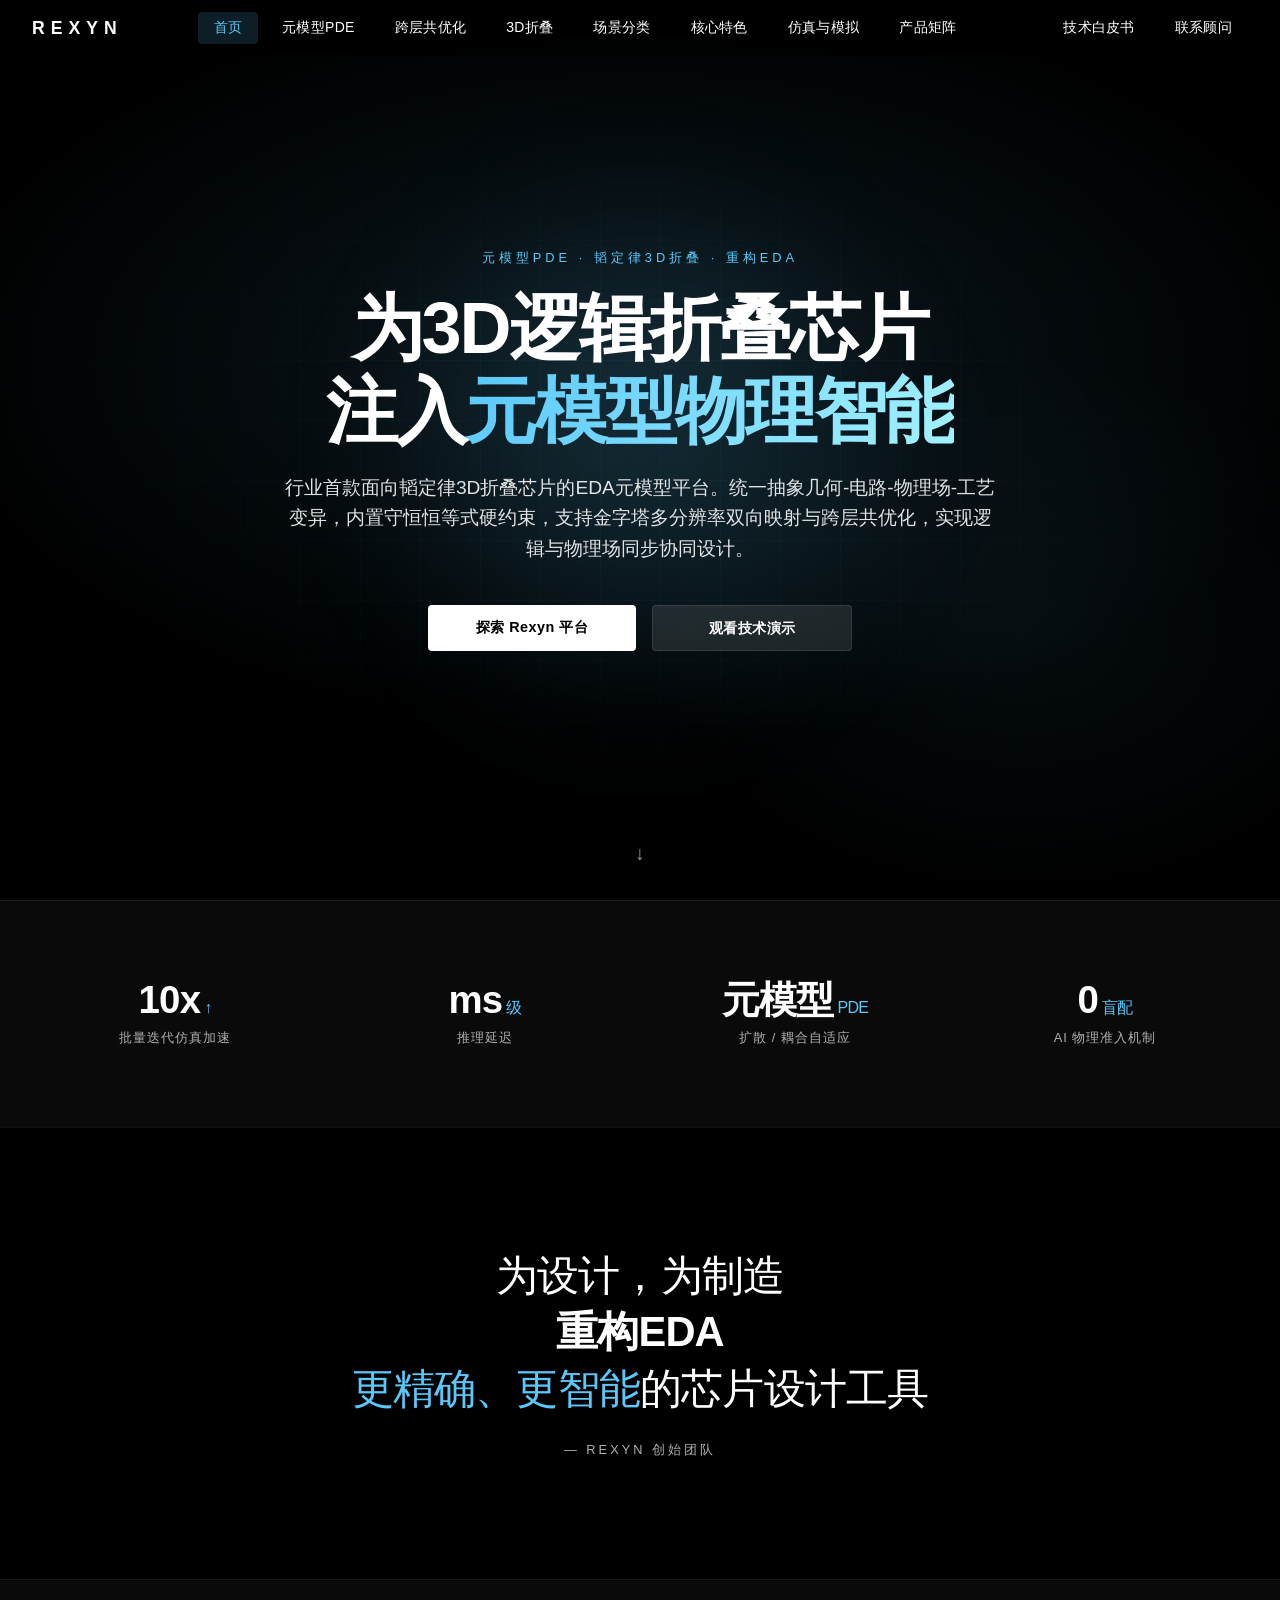
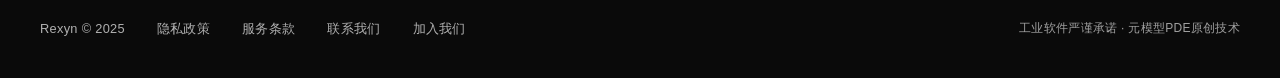
==== index.html @ d47f8e8e "Update index.html" ====
<!DOCTYPE html>
<html lang="zh-CN">
<head>
    <meta charset="UTF-8">
    <meta name="viewport" content="width=device-width, initial-scale=1.0">
    <title>Rexyn | 元模型PDE智能EDA仿真平台</title>
    <link rel="stylesheet" href="style.css">
</head>
<body>

    <nav class="nav-fixed">
        <div class="nav-inner">
            <div class="nav-logo">REXYN</div>
            <div class="nav-center">
                <a href="index.html" target="_blank" rel="noopener" class="active">首页</a>
                <a href="pde.html" target="_blank" rel="noopener">元模型PDE</a>
                <a href="ai.html" target="_blank" rel="noopener">跨层共优化</a>
                <a href="manufacturing.html" target="_blank" rel="noopener">3D折叠</a>
                <a href="scenes.html" target="_blank" rel="noopener">场景分类</a>
                <a href="features.html" target="_blank" rel="noopener">核心特色</a>
                <a href="simulation.html" target="_blank" rel="noopener">仿真与模拟</a>
                <a href="products.html" target="_blank" rel="noopener">产品矩阵</a>
            </div>
            <div class="nav-right">
                <a href="#" target="_blank" rel="noopener">技术白皮书</a>
                <a href="#" target="_blank" rel="noopener">联系顾问</a>
            </div>
        </div>
    </nav>

    <section class="hero-fullscreen">
        <div class="hero-bg"></div>
        <div class="hero-grid"></div>
        <div class="hero-glow"></div>
        <div class="hero-content">
            <div class="hero-label">元模型PDE · 韬定律3D折叠 · 重构EDA</div>
            <h1>
                为3D逻辑折叠芯片<br>
                注入<span class="accent">元模型物理智能</span>
            </h1>
            <p class="hero-desc">
                行业首款面向韬定律3D折叠芯片的EDA元模型平台。统一抽象几何-电路-物理场-工艺变异，内置守恒恒等式硬约束，支持金字塔多分辨率双向映射与跨层共优化，实现逻辑与物理场同步协同设计。
            </p>
            <div class="hero-buttons">
                <a href="pde.html" target="_blank" rel="noopener" class="btn-tesla-primary">探索 Rexyn 平台</a>
                <a href="simulation.html" target="_blank" rel="noopener" class="btn-tesla-secondary">观看技术演示</a>
            </div>
        </div>
        <div class="scroll-hint">↓</div>
    </section>

    <section class="specs-bar">
        <div class="specs-inner">
            <div class="spec-item">
                <div class="spec-value">10x<span class="unit">↑</span></div>
                <div class="spec-label">批量迭代仿真加速</div>
            </div>
            <div class="spec-item">
                <div class="spec-value">ms<span class="unit">级</span></div>
                <div class="spec-label">推理延迟</div>
            </div>
            <div class="spec-item">
                <div class="spec-value">元模型<span class="unit">PDE</span></div>
                <div class="spec-label">扩散 / 耦合自适应</div>
            </div>
            <div class="spec-item">
                <div class="spec-value">0<span class="unit">盲配</span></div>
                <div class="spec-label">AI 物理准入机制</div>
            </div>
        </div>
    </section>

    <section class="manifesto-section">
        <blockquote>
            为设计，为制造<br>
            <strong>重构EDA</strong><br>
            <span class="blue">更精确、更智能</span>的芯片设计工具
        </blockquote>
        <div class="author">— Rexyn 创始团队</div>
    </section>

    <footer class="footer-tesla">
        <div class="footer-inner">
            <div class="footer-links">
                <a href="index.html" target="_blank" rel="noopener">Rexyn © 2025</a>
                <a href="#" target="_blank" rel="noopener">隐私政策</a>
                <a href="#" target="_blank" rel="noopener">服务条款</a>
                <a href="#" target="_blank" rel="noopener">联系我们</a>
                <a href="#" target="_blank" rel="noopener">加入我们</a>
            </div>
            <div class="footer-copy">工业软件严谨承诺 · 元模型PDE原创技术</div>
        </div>
    </footer>

</body>
</html>
---- style.css ----
* {
    margin: 0;
    padding: 0;
    box-sizing: border-box;
}

body {
    font-family: 'Inter', 'Helvetica Neue', 'PingFang SC', 'Microsoft YaHei', sans-serif;
    background-color: #000;
    color: #fff;
    line-height: 1.4;
    -webkit-font-smoothing: antialiased;
    overflow-x: hidden;
}

/* ===== 导航 ===== */
.nav-fixed {
    position: fixed;
    top: 0;
    left: 0;
    width: 100%;
    z-index: 1000;
    display: flex;
    justify-content: center;
    align-items: center;
    height: 56px;
    background: rgba(0, 0, 0, 0.65);
    backdrop-filter: blur(20px);
    -webkit-backdrop-filter: blur(20px);
}

.nav-inner {
    width: 100%;
    max-width: 1400px;
    padding: 0 32px;
    display: flex;
    justify-content: space-between;
    align-items: center;
}

.nav-logo {
    font-size: 1.1rem;
    font-weight: 700;
    letter-spacing: 6px;
    text-transform: uppercase;
    color: #fff;
}

.nav-center {
    display: flex;
    gap: 8px;
}

.nav-center a {
    color: #fff;
    text-decoration: none;
    font-size: 0.875rem;
    font-weight: 500;
    padding: 6px 16px;
    border-radius: 4px;
    letter-spacing: 0.3px;
    transition: background 0.2s ease;
}

.nav-center a:hover {
    background: rgba(255, 255, 255, 0.1);
}

.nav-center a.active {
    background: rgba(90, 200, 250, 0.15);
    color: #5ac8fa;
}

.nav-right {
    display: flex;
    gap: 8px;
}

.nav-right a {
    color: #fff;
    text-decoration: none;
    font-size: 0.875rem;
    font-weight: 500;
    padding: 6px 16px;
    border-radius: 4px;
    letter-spacing: 0.3px;
    transition: background 0.2s ease;
}

.nav-right a:hover {
    background: rgba(255, 255, 255, 0.1);
}

/* ===== Hero ===== */
.hero-fullscreen {
    position: relative;
    height: 100vh;
    min-height: 700px;
    display: flex;
    flex-direction: column;
    justify-content: center;
    align-items: center;
    text-align: center;
    overflow: hidden;
    background: #000;
    padding: 0 24px;
}

.hero-bg {
    position: absolute;
    inset: 0;
    background:
        radial-gradient(ellipse 80% 60% at 50% 40%, rgba(90, 200, 250, 0.12) 0%, transparent 70%),
        radial-gradient(ellipse 50% 50% at 80% 70%, rgba(90, 200, 250, 0.06) 0%, transparent 60%),
        #000;
}

.hero-grid {
    position: absolute;
    inset: 0;
    background-image:
        linear-gradient(rgba(90, 200, 250, 0.04) 1px, transparent 1px),
        linear-gradient(90deg, rgba(90, 200, 250, 0.04) 1px, transparent 1px);
    background-size: 60px 60px;
    mask-image: radial-gradient(ellipse 70% 60% at 50% 50%, black 20%, transparent 75%);
    -webkit-mask-image: radial-gradient(ellipse 70% 60% at 50% 50%, black 20%, transparent 75%);
}

.hero-glow {
    position: absolute;
    width: 600px;
    height: 600px;
    border-radius: 50%;
    background: radial-gradient(circle, rgba(90, 200, 250, 0.15) 0%, transparent 70%);
    top: 50%;
    left: 50%;
    transform: translate(-50%, -50%);
    animation: breathe 8s ease-in-out infinite;
    filter: blur(60px);
}

@keyframes breathe {
    0%, 100% { opacity: 0.6; transform: translate(-50%, -50%) scale(1); }
    50% { opacity: 1; transform: translate(-50%, -50%) scale(1.15); }
}

.hero-content {
    position: relative;
    z-index: 2;
    max-width: 900px;
}

.hero-label {
    font-size: 0.8rem;
    letter-spacing: 4px;
    text-transform: uppercase;
    color: #5ac8fa;
    margin-bottom: 20px;
    font-weight: 500;
}

.hero-fullscreen h1 {
    font-size: clamp(2.5rem, 6vw, 4.5rem);
    font-weight: 600;
    line-height: 1.15;
    letter-spacing: -0.03em;
    margin-bottom: 20px;
}

.hero-fullscreen h1 .accent {
    background: linear-gradient(120deg, #5ac8fa 0%, #a0f0ff 50%, #5ac8fa 100%);
    -webkit-background-clip: text;
    -webkit-text-fill-color: transparent;
    background-clip: text;
    background-size: 200% auto;
    animation: shine 5s linear infinite;
}

@keyframes shine {
    0% { background-position: 0% center; }
    100% { background-position: 200% center; }
}

.hero-fullscreen .hero-desc {
    font-size: clamp(1rem, 1.5vw, 1.2rem);
    color: rgba(255, 255, 255, 0.88);
    max-width: 720px;
    margin: 0 auto 40px;
    font-weight: 300;
    line-height: 1.6;
}

.hero-buttons {
    display: flex;
    gap: 16px;
    justify-content: center;
    flex-wrap: wrap;
}

.btn-tesla-primary {
    display: inline-block;
    background: #fff;
    color: #000;
    padding: 12px 48px;
    border-radius: 4px;
    font-size: 0.9rem;
    font-weight: 600;
    letter-spacing: 0.5px;
    text-decoration: none;
    transition: all 0.25s ease;
    min-width: 200px;
    text-align: center;
}

.btn-tesla-primary:hover {
    background: #e0e0e0;
}

.btn-tesla-secondary {
    display: inline-block;
    background: rgba(255, 255, 255, 0.1);
    color: #fff;
    padding: 12px 48px;
    border-radius: 4px;
    font-size: 0.9rem;
    font-weight: 600;
    letter-spacing: 0.5px;
    text-decoration: none;
    transition: all 0.25s ease;
    min-width: 200px;
    text-align: center;
    backdrop-filter: blur(10px);
    border: 1px solid rgba(255, 255, 255, 0.1);
}

.btn-tesla-secondary:hover {
    background: rgba(255, 255, 255, 0.2);
}

.scroll-hint {
    position: absolute;
    bottom: 32px;
    left: 50%;
    transform: translateX(-50%);
    color: rgba(255, 255, 255, 0.6);
    font-size: 1.2rem;
    animation: bounce 2s infinite;
    z-index: 2;
}

@keyframes bounce {
    0%, 100% { transform: translateX(-50%) translateY(0); }
    50% { transform: translateX(-50%) translateY(8px); }
}

/* ===== 产品板块 ===== */
.product-section {
    position: relative;
    min-height: 100vh;
    display: flex;
    flex-direction: column;
    justify-content: center;
    align-items: center;
    text-align: center;
    overflow: hidden;
    padding: 140px 24px 60px;
}

.product-section .bg-layer {
    position: absolute;
    inset: 0;
    z-index: 0;
}

.product-section .content-layer {
    position: relative;
    z-index: 2;
    max-width: 1100px;
    width: 100%;
}

.product-text-desc {
    max-width: 800px;
    margin: 20px auto 0;
    padding: 24px;
    background: rgba(255, 255, 255, 0.04);
    border: 1px solid rgba(90, 200, 250, 0.2);
    border-radius: 8px;
    color: rgba(255, 255, 255, 0.92);
    line-height: 1.8;
    font-size: 0.95rem;
    text-align: left;
}

.product-section h2 {
    font-size: clamp(2rem, 4vw, 3.2rem);
    font-weight: 600;
    letter-spacing: -0.02em;
    margin-bottom: 12px;
}

.product-section .subtitle {
    font-size: 1rem;
    color: rgba(255, 255, 255, 0.85);
    margin-bottom: 8px;
    font-weight: 400;
}

.product-buttons {
    display: flex;
    gap: 16px;
    justify-content: center;
    flex-wrap: wrap;
    margin-top: 80px;
}

.btn-product-primary {
    display: inline-block;
    background: rgba(255, 255, 255, 0.9);
    color: #000;
    padding: 10px 40px;
    border-radius: 4px;
    font-size: 0.85rem;
    font-weight: 600;
    letter-spacing: 0.5px;
    text-decoration: none;
    transition: all 0.25s ease;
    min-width: 180px;
    text-align: center;
}

.btn-product-primary:hover {
    background: #fff;
}

.btn-product-secondary {
    display: inline-block;
    background: rgba(255, 255, 255, 0.1);
    color: #fff;
    padding: 10px 40px;
    border-radius: 4px;
    font-size: 0.85rem;
    font-weight: 600;
    letter-spacing: 0.5px;
    text-decoration: none;
    transition: all 0.25s ease;
    min-width: 180px;
    text-align: center;
    border: 1px solid rgba(255, 255, 255, 0.2);
}

.btn-product-secondary:hover {
    background: rgba(255, 255, 255, 0.2);
}

.bg-pde {
    background:
        radial-gradient(ellipse 70% 50% at 50% 30%, rgba(90, 200, 250, 0.1) 0%, transparent 70%),
        linear-gradient(180deg, #0a0a0a 0%, #000 100%);
}

.bg-pde::after {
    content: '';
    position: absolute;
    inset: 0;
    background-image:
        linear-gradient(rgba(90, 200, 250, 0.03) 1px, transparent 1px),
        linear-gradient(90deg, rgba(90, 200, 250, 0.03) 1px, transparent 1px);
    background-size: 50px 50px;
    mask-image: radial-gradient(ellipse 60% 60% at 50% 50%, black 10%, transparent 70%);
    -webkit-mask-image: radial-gradient(ellipse 60% 60% at 50% 50%, black 10%, transparent 70%);
}

.bg-ai {
    background:
        radial-gradient(ellipse 80% 60% at 30% 60%, rgba(90, 200, 250, 0.08) 0%, transparent 60%),
        radial-gradient(ellipse 60% 50% at 80% 30%, rgba(160, 240, 255, 0.05) 0%, transparent 60%),
        #000;
}

.bg-ai::after {
    content: '';
    position: absolute;
    inset: 0;
    background:
        repeating-linear-gradient(0deg, transparent, transparent 40px, rgba(90, 200, 250, 0.02) 40px, rgba(90, 200, 250, 0.02) 41px),
        repeating-linear-gradient(90deg, transparent, transparent 40px, rgba(90, 200, 250, 0.02) 40px, rgba(90, 200, 250, 0.02) 41px);
    mask-image: radial-gradient(ellipse 60% 60% at 50% 50%, black 10%, transparent 70%);
    -webkit-mask-image: radial-gradient(ellipse 60% 60% at 50% 50%, black 10%, transparent 70%);
}

.bg-manufacturing {
    background:
        radial-gradient(ellipse 90% 60% at 50% 70%, rgba(90, 200, 250, 0.06) 0%, transparent 65%),
        #000;
}

.bg-manufacturing::after {
    content: '';
    position: absolute;
    inset: 0;
    background-image:
        radial-gradient(circle at 20% 80%, rgba(90, 200, 250, 0.05) 0%, transparent 40%),
        radial-gradient(circle at 80% 20%, rgba(90, 200, 250, 0.05) 0%, transparent 40%);
}

/* ===== 词云 ===== */
.word-cloud {
    position: relative;
    width: 100%;
    max-width: 900px;
    height: 170px;
    margin: 24px auto 16px;
    display: block;
}

.word-cloud::before {
    content: '';
    position: absolute;
    top: 50%;
    left: 50%;
    width: 53%;
    height: 48%;
    transform: translate(-50%, -50%);
    border-radius: 50%;
    border: 1px dashed rgba(90, 200, 250, 0.1);
    pointer-events: none;
    z-index: 1;
}

.word-cloud::after {
    content: '';
    position: absolute;
    top: 50%;
    left: 50%;
    width: 42%;
    height: 36%;
    transform: translate(-50%, -50%);
    border-radius: 50%;
    background: radial-gradient(ellipse at center,
        rgba(90, 200, 250, 0.08) 0%,
        transparent 70%);
    pointer-events: none;
    filter: blur(30px);
    z-index: 0;
}

.word-cloud .kw {
    position: absolute;
    top: 50%;
    left: 50%;
    display: inline-block;
    white-space: nowrap;
    line-height: 1;
    letter-spacing: -0.02em;
    cursor: default;
    transition: color 0.3s ease, transform 0.3s ease;
    transform:
        translate(-50%, -50%)
        rotate(var(--angle))
        translateX(var(--rx))
        translateY(var(--ry))
        rotate(calc(-1 * var(--angle)));
    z-index: 2;
}

.word-cloud .kw:hover {
    color: #5ac8fa !important;
    transform:
        translate(-50%, -50%)
        rotate(var(--angle))
        translateX(var(--rx))
        translateY(var(--ry))
        rotate(calc(-1 * var(--angle)))
        scale(1.12);
}

.word-cloud .kw-xl {
    font-size: 1.6rem;
    font-weight: 600;
    color: rgba(90, 200, 250, 0.98);
    letter-spacing: -0.02em;
}

.word-cloud .kw-lg {
    font-size: 1.15rem;
    font-weight: 500;
    color: rgba(255, 255, 255, 0.95);
}

.word-cloud .kw-md {
    font-size: 0.9rem;
    font-weight: 400;
    color: rgba(255, 255, 255, 0.82);
}

.word-cloud .kw-sm {
    font-size: 0.78rem;
    font-weight: 300;
    color: rgba(255, 255, 255, 0.72);
}

.word-cloud .kw-xs {
    font-size: 0.69rem;
    font-weight: 300;
    color: rgba(255, 255, 255, 0.6);
}

.word-cloud .kw-accent {
    color: #5ac8fa;
    font-weight: 500;
}

/* ===== 数据参数 ===== */
.specs-bar {
    background: #0a0a0a;
    padding: 80px 40px;
    border-top: 1px solid rgba(255, 255, 255, 0.06);
}

.specs-inner {
    max-width: 1200px;
    margin: 0 auto;
    display: grid;
    grid-template-columns: repeat(4, 1fr);
    gap: 40px;
    text-align: center;
}

.spec-item .spec-value {
    font-size: 2.4rem;
    font-weight: 600;
    color: #fff;
    letter-spacing: -0.02em;
    line-height: 1;
}

.spec-item .spec-value .unit {
    font-size: 1rem;
    color: #5ac8fa;
    font-weight: 500;
    margin-left: 4px;
}

.spec-item .spec-label {
    font-size: 0.8rem;
    color: #b0b0b0;
    margin-top: 10px;
    letter-spacing: 1px;
    text-transform: uppercase;
}

/* ===== 场景分类 ===== */
.scenes-section {
    background: #000;
    padding: 140px 40px 100px;
    border-top: 1px solid rgba(255, 255, 255, 0.06);
}

.scenes-inner {
    max-width: 1200px;
    margin: 0 auto;
}

.scenes-title {
    font-size: 2.2rem;
    font-weight: 600;
    letter-spacing: -0.02em;
    margin-bottom: 20px;
    text-align: center;
}

.scenes-title .accent {
    color: #5ac8fa;
}

.scenes-subtitle {
    text-align: center;
    color: rgba(255, 255, 255, 0.8);
    font-size: 1rem;
    font-weight: 300;
    margin-bottom: 60px;
    max-width: 760px;
    margin-left: auto;
    margin-right: auto;
    line-height: 1.6;
}

.scenes-grid {
    display: grid;
    grid-template-columns: repeat(3, 1fr);
    gap: 24px;
}

.scene-card {
    position: relative;
    padding: 32px 26px;
    background: rgba(255, 255, 255, 0.04);
    border: 1px solid rgba(255, 255, 255, 0.15);
    border-radius: 16px;
    transition: all 0.3s ease;
    overflow: hidden;
}

.scene-card::before {
    content: '';
    position: absolute;
    top: 0;
    left: 0;
    width: 100%;
    height: 3px;
    background: linear-gradient(90deg, #5ac8fa, #a0f0ff, #5ac8fa);
    opacity: 0;
    transition: opacity 0.3s ease;
}

.scene-card:hover {
    border-color: rgba(90, 200, 250, 0.4);
    background: rgba(90, 200, 250, 0.06);
    transform: translateY(-4px);
}

.scene-card:hover::before {
    opacity: 1;
}

.scene-card .s-icon {
    font-size: 1.6rem;
    margin-bottom: 16px;
}

.scene-card h3 {
    font-size: 1.1rem;
    font-weight: 600;
    margin-bottom: 6px;
    letter-spacing: -0.01em;
    color: #fff;
}

.scene-card .s-sub {
    font-size: 0.78rem;
    color: #7ad4ff;
    margin-bottom: 18px;
    letter-spacing: 0.4px;
    font-weight: 500;
}

.scene-card .s-block {
    margin-bottom: 14px;
}

.scene-card .s-label {
    font-size: 0.7rem;
    color: #5ac8fa;
    letter-spacing: 1.2px;
    text-transform: uppercase;
    margin-bottom: 6px;
    font-weight: 600;
}

.scene-card .s-text {
    font-size: 0.82rem;
    color: rgba(255, 255, 255, 0.85);
    line-height: 1.6;
    font-weight: 300;
}

.scene-card .s-priority {
    display: flex;
    flex-wrap: wrap;
    gap: 6px;
    margin-top: 8px;
}

.scene-card .s-priority span {
    font-size: 0.68rem;
    color: rgba(255, 255, 255, 0.9);
    background: rgba(90, 200, 250, 0.12);
    border: 1px solid rgba(90, 200, 250, 0.25);
    padding: 3px 8px;
    border-radius: 10px;
    letter-spacing: 0.3px;
}

.scene-card .s-priority span:first-child {
    background: rgba(90, 200, 250, 0.22);
    border-color: rgba(90, 200, 250, 0.5);
    color: #a0f0ff;
    font-weight: 500;
}

/* ===== 核心特色 ===== */
.features-section {
    background: #000;
    padding: 140px 40px 100px;
    border-top: 1px solid rgba(255, 255, 255, 0.06);
}

.features-inner {
    max-width: 1200px;
    margin: 0 auto;
}

.features-title {
    font-size: 2.2rem;
    font-weight: 600;
    letter-spacing: -0.02em;
    margin-bottom: 20px;
    text-align: center;
}

.features-title .accent {
    color: #5ac8fa;
}

.features-subtitle {
    text-align: center;
    color: rgba(255, 255, 255, 0.8);
    font-size: 1rem;
    font-weight: 300;
    margin-bottom: 60px;
    max-width: 700px;
    margin-left: auto;
    margin-right: auto;
}

.features-grid {
    display: grid;
    grid-template-columns: repeat(2, 1fr);
    gap: 0;
    border-top: 1px solid rgba(255, 255, 255, 0.08);
}

.feature-row {
    padding: 32px 40px;
    border-bottom: 1px solid rgba(255, 255, 255, 0.08);
    border-right: 1px solid rgba(255, 255, 255, 0.08);
    transition: background 0.3s ease;
}

.feature-row:nth-child(2n) {
    border-right: none;
}

.feature-row:hover {
    background: rgba(90, 200, 250, 0.04);
}

.feature-text-top {
    color: #5ac8fa;
    font-size: 0.9rem;
    margin-bottom: 12px;
    font-weight: 500;
}

.feature-row .f-num {
    font-size: 0.75rem;
    color: #5ac8fa;
    letter-spacing: 2px;
    margin-bottom: 12px;
    font-weight: 600;
}

.feature-row h3 {
    font-size: 1.1rem;
    font-weight: 500;
    margin-bottom: 10px;
    color: #fff;
}

.feature-row p {
    font-size: 0.85rem;
    color: rgba(255, 255, 255, 0.78);
    line-height: 1.6;
    font-weight: 300;
}

/* ===== 仿真与模拟 ===== */
.simulation-section {
    background: #000;
    padding: 140px 40px 100px;
    border-top: 1px solid rgba(255, 255, 255, 0.06);
}

.simulation-inner {
    max-width: 1200px;
    margin: 0 auto;
}

.simulation-title {
    font-size: 2.2rem;
    font-weight: 600;
    letter-spacing: -0.02em;
    margin-bottom: 20px;
    text-align: center;
}

.simulation-title .accent {
    color: #5ac8fa;
}

.simulation-subtitle {
    text-align: center;
    color: rgba(255, 255, 255, 0.8);
    font-size: 1rem;
    font-weight: 300;
    margin-bottom: 60px;
    max-width: 820px;
    margin-left: auto;
    margin-right: auto;
    line-height: 1.7;
}

.sim-tier-grid {
    display: grid;
    grid-template-columns: repeat(3, 1fr);
    gap: 24px;
    margin-bottom: 60px;
}

.sim-tier-card {
    position: relative;
    padding: 36px 28px;
    background: rgba(255, 255, 255, 0.04);
    border: 1px solid rgba(255, 255, 255, 0.15);
    border-radius: 16px;
    transition: all 0.3s ease;
    overflow: hidden;
}

.sim-tier-card::before {
    content: '';
    position: absolute;
    top: 0;
    left: 0;
    width: 100%;
    height: 3px;
    background: linear-gradient(90deg, #5ac8fa, #a0f0ff, #5ac8fa);
    opacity: 0;
    transition: opacity 0.3s ease;
}

.sim-tier-card:hover {
    border-color: rgba(90, 200, 250, 0.4);
    background: rgba(90, 200, 250, 0.06);
    transform: translateY(-4px);
}

.sim-tier-card:hover::before {
    opacity: 1;
}

.sim-tier-card.featured {
    border-color: rgba(90, 200, 250, 0.45);
    background: rgba(90, 200, 250, 0.07);
    box-shadow: 0 0 40px rgba(90, 200, 250, 0.12);
}

.sim-tier-card.featured::before {
    opacity: 1;
}

.sim-tier-badge {
    display: inline-block;
    font-size: 0.7rem;
    letter-spacing: 1px;
    text-transform: uppercase;
    color: #7ad4ff;
    border: 1px solid rgba(90, 200, 250, 0.5);
    padding: 4px 12px;
    border-radius: 20px;
    margin-bottom: 18px;
    font-weight: 600;
}

.sim-tier-card h3 {
    font-size: 1.35rem;
    font-weight: 600;
    margin-bottom: 6px;
    letter-spacing: -0.01em;
    color: #fff;
}

.sim-tier-card .sim-tier-sub {
    font-size: 0.82rem;
    color: #7ad4ff;
    margin-bottom: 18px;
    font-weight: 500;
    letter-spacing: 0.3px;
}

.sim-tier-card ul {
    list-style: none;
    padding: 0;
}

.sim-tier-card ul li {
    position: relative;
    padding: 8px 0 8px 20px;
    font-size: 0.85rem;
    color: rgba(255, 255, 255, 0.9);
    line-height: 1.55;
    border-bottom: 1px solid rgba(255, 255, 255, 0.08);
    font-weight: 300;
}

.sim-tier-card ul li:last-child {
    border-bottom: none;
}

.sim-tier-card ul li::before {
    content: '▹';
    position: absolute;
    left: 0;
    color: #5ac8fa;
    font-size: 0.9rem;
}

.sim-method-bar {
    display: grid;
    grid-template-columns: repeat(3, 1fr);
    gap: 20px;
    padding: 32px;
    background: rgba(90, 200, 250, 0.05);
    border: 1px solid rgba(90, 200, 250, 0.25);
    border-radius: 16px;
    margin-bottom: 40px;
}

.sim-method-item {
    text-align: center;
}

.sim-method-item .m-icon {
    font-size: 1.5rem;
    margin-bottom: 12px;
}

.sim-method-item h4 {
    font-size: 0.95rem;
    font-weight: 600;
    margin-bottom: 8px;
    color: #fff;
}

.sim-method-item p {
    font-size: 0.8rem;
    color: rgba(255, 255, 255, 0.82);
    line-height: 1.6;
    font-weight: 300;
}

.sim-support-box {
    padding: 40px;
    background: rgba(255, 255, 255, 0.03);
    border: 1px solid rgba(90, 200, 250, 0.2);
    border-radius: 16px;
    margin-bottom: 60px;
}

.sim-support-title {
    font-size: 1.15rem;
    font-weight: 600;
    color: #fff;
    margin-bottom: 28px;
    letter-spacing: -0.01em;
    text-align: center;
}

.sim-support-grid {
    display: grid;
    grid-template-columns: repeat(2, 1fr);
    gap: 28px 40px;
}

.sim-support-item .ss-num {
    display: inline-block;
    font-size: 0.75rem;
    font-weight: 600;
    color: #5ac8fa;
    letter-spacing: 2px;
    margin-bottom: 8px;
}

.sim-support-item h4 {
    font-size: 1rem;
    font-weight: 600;
    margin-bottom: 8px;
    color: #fff;
}

.sim-support-item p {
    font-size: 0.85rem;
    color: rgba(255, 255, 255, 0.82);
    line-height: 1.65;
    font-weight: 300;
}

/* ===== 产品矩阵 ===== */
.products-section {
    background: #000;
    padding: 140px 40px 100px;
    border-top: 1px solid rgba(255, 255, 255, 0.06);
}

.products-inner {
    max-width: 1200px;
    margin: 0 auto;
}

.products-title {
    font-size: 2.2rem;
    font-weight: 600;
    letter-spacing: -0.02em;
    margin-bottom: 20px;
    text-align: center;
}

.products-title .accent {
    color: #5ac8fa;
}

.products-subtitle {
    text-align: center;
    color: rgba(255, 255, 255, 0.8);
    font-size: 1rem;
    font-weight: 300;
    margin-bottom: 60px;
    max-width: 760px;
    margin-left: auto;
    margin-right: auto;
    line-height: 1.6;
}

.products-grid {
    display: grid;
    grid-template-columns: repeat(3, 1fr);
    gap: 24px;
    margin-bottom: 60px;
}

.product-card {
    position: relative;
    padding: 36px 28px;
    background: rgba(255, 255, 255, 0.04);
    border: 1px solid rgba(255, 255, 255, 0.15);
    border-radius: 16px;
    transition: all 0.3s ease;
    overflow: hidden;
}

.product-card::before {
    content: '';
    position: absolute;
    top: 0;
    left: 0;
    width: 100%;
    height: 3px;
    background: linear-gradient(90deg, #5ac8fa, #a0f0ff, #5ac8fa);
    opacity: 0;
    transition: opacity 0.3s ease;
}

.product-card:hover {
    border-color: rgba(90, 200, 250, 0.4);
    background: rgba(90, 200, 250, 0.06);
    transform: translateY(-4px);
}

.product-card:hover::before {
    opacity: 1;
}

.product-card.featured {
    border-color: rgba(90, 200, 250, 0.45);
    background: rgba(90, 200, 250, 0.07);
    box-shadow: 0 0 40px rgba(90, 200, 250, 0.12);
}

.product-card.featured::before {
    opacity: 1;
}

.product-card .p-badge {
    display: inline-block;
    font-size: 0.7rem;
    letter-spacing: 1px;
    text-transform: uppercase;
    color: #7ad4ff;
    border: 1px solid rgba(90, 200, 250, 0.5);
    padding: 4px 12px;
    border-radius: 20px;
    margin-bottom: 20px;
    font-weight: 600;
}

.product-card h3 {
    font-size: 1.3rem;
    font-weight: 600;
    margin-bottom: 8px;
    letter-spacing: -0.01em;
    color: #fff;
}

.product-card .p-sub {
    font-size: 0.85rem;
    color: rgba(255, 255, 255, 0.82);
    margin-bottom: 20px;
    font-weight: 300;
    line-height: 1.5;
}

.product-card ul {
    list-style: none;
    padding: 0;
}

.product-card ul li {
    position: relative;
    padding: 8px 0 8px 20px;
    font-size: 0.85rem;
    color: rgba(255, 255, 255, 0.9);
    line-height: 1.5;
    border-bottom: 1px solid rgba(255, 255, 255, 0.08);
    font-weight: 300;
}

.product-card ul li:last-child {
    border-bottom: none;
}

.product-card ul li::before {
    content: '▹';
    position: absolute;
    left: 0;
    color: #5ac8fa;
    font-size: 0.9rem;
}

.product-card .p-footer {
    margin-top: 24px;
    font-size: 0.75rem;
    color: rgba(255, 255, 255, 0.72);
    letter-spacing: 0.5px;
}

.kits-grid {
    display: grid;
    grid-template-columns: repeat(4, 1fr);
    gap: 20px;
    margin-bottom: 60px;
}

.kit-card {
    padding: 28px 22px;
    background: rgba(255, 255, 255, 0.04);
    border: 1px solid rgba(255, 255, 255, 0.15);
    border-radius: 12px;
    transition: all 0.3s ease;
}

.kit-card:hover {
    border-color: rgba(90, 200, 250, 0.4);
    background: rgba(90, 200, 250, 0.06);
    transform: translateY(-4px);
}

.kit-card .k-icon {
    font-size: 1.5rem;
    margin-bottom: 16px;
}

.kit-card h4 {
    font-size: 1rem;
    font-weight: 600;
    margin-bottom: 8px;
    color: #fff;
    letter-spacing: -0.01em;
}

.kit-card .k-sub {
    font-size: 0.75rem;
    color: #7ad4ff;
    margin-bottom: 14px;
    letter-spacing: 0.5px;
    font-weight: 500;
}

.kit-card p {
    font-size: 0.8rem;
    color: rgba(255, 255, 255, 0.82);
    line-height: 1.6;
    font-weight: 300;
}

.extras-bar {
    display: grid;
    grid-template-columns: repeat(3, 1fr);
    gap: 20px;
    padding: 32px;
    background: rgba(90, 200, 250, 0.05);
    border: 1px solid rgba(90, 200, 250, 0.25);
    border-radius: 16px;
}

.extra-item {
    text-align: center;
}

.extra-item .e-icon {
    font-size: 1.5rem;
    margin-bottom: 12px;
}

.extra-item h4 {
    font-size: 0.95rem;
    font-weight: 600;
    margin-bottom: 8px;
    color: #fff;
}

.extra-item p {
    font-size: 0.8rem;
    color: rgba(255, 255, 255, 0.82);
    line-height: 1.6;
    font-weight: 300;
}

/* ===== 宣言 ===== */
.manifesto-section {
    background: #000;
    padding: 120px 40px;
    text-align: center;
    border-top: 1px solid rgba(255, 255, 255, 0.06);
}

.manifesto-section blockquote {
    font-size: clamp(1.6rem, 3.5vw, 2.6rem);
    font-weight: 300;
    line-height: 1.35;
    max-width: 900px;
    margin: 0 auto 24px;
    letter-spacing: -0.02em;
}

.manifesto-section blockquote strong {
    font-weight: 600;
}

.manifesto-section blockquote .blue {
    color: #5ac8fa;
    font-weight: 500;
}

.manifesto-section .author {
    font-size: 0.8rem;
    color: #b0b0b0;
    letter-spacing: 3px;
    text-transform: uppercase;
}

/* ===== 页脚 ===== */
.footer-tesla {
    background: #0a0a0a;
    padding: 40px;
    border-top: 1px solid rgba(255, 255, 255, 0.06);
}

.footer-inner {
    max-width: 1200px;
    margin: 0 auto;
    display: flex;
    justify-content: space-between;
    align-items: center;
    flex-wrap: wrap;
    gap: 20px;
}

.footer-links {
    display: flex;
    gap: 32px;
    flex-wrap: wrap;
}

.footer-links a {
    color: #b0b0b0;
    text-decoration: none;
    font-size: 0.8rem;
    font-weight: 500;
    letter-spacing: 0.3px;
    transition: color 0.2s;
}

.footer-links a:hover {
    color: #fff;
}

.footer-copy {
    color: #a0a0a0;
    font-size: 0.75rem;
    letter-spacing: 0.3px;
}

/* ===== 响应式 ===== */
@media (max-width: 1024px) {
    .specs-inner {
        grid-template-columns: repeat(2, 1fr);
        gap: 50px;
    }
    .products-grid {
        grid-template-columns: 1fr;
    }
    .kits-grid {
        grid-template-columns: repeat(2, 1fr);
    }
    .extras-bar {
        grid-template-columns: 1fr;
        gap: 32px;
    }
    .scenes-grid {
        grid-template-columns: repeat(2, 1fr);
    }
    .sim-tier-grid {
        grid-template-columns: 1fr;
    }
    .sim-method-bar {
        grid-template-columns: 1fr;
        gap: 32px;
    }
}

@media (max-width: 768px) {
    .nav-center {
        display: none;
    }

    .nav-inner {
        padding: 0 20px;
    }

    .hero-fullscreen {
        min-height: 600px;
    }

    .hero-buttons {
        flex-direction: column;
        align-items: center;
    }

    .btn-tesla-primary,
    .btn-tesla-secondary {
        width: 100%;
        max-width: 320px;
    }

    .product-section {
        padding: 120px 20px 40px;
    }

    .product-buttons {
        flex-direction: column;
        align-items: center;
        margin-top: 60px;
    }

    .btn-product-primary,
    .btn-product-secondary {
        width: 100%;
        max-width: 320px;
    }

    .features-grid {
        grid-template-columns: 1fr;
    }

    .feature-row {
        border-right: none;
        padding: 24px 20px;
    }

    .specs-inner {
        grid-template-columns: 1fr 1fr;
        gap: 40px;
        padding: 0 10px;
    }

    .spec-item .spec-value {
        font-size: 1.8rem;
    }

    .footer-inner {
        flex-direction: column;
        text-align: center;
    }

    .footer-links {
        justify-content: center;
        gap: 20px;
    }

    .word-cloud {
        height: 140px;
        transform: scale(0.85);
        transform-origin: center center;
        margin: 0 auto;
    }
    .word-cloud .kw-xl { font-size: 1.2rem; }
    .word-cloud .kw-lg { font-size: 0.92rem; }
    .word-cloud .kw-md { font-size: 0.78rem; }
    .word-cloud .kw-sm { font-size: 0.7rem; }
    .word-cloud .kw-xs { font-size: 0.62rem; }

    .products-section {
        padding: 120px 20px 80px;
    }
    .kits-grid {
        grid-template-columns: 1fr;
    }

    .scenes-section {
        padding: 120px 20px 80px;
    }
    .scenes-grid {
        grid-template-columns: 1fr;
    }

    .simulation-section {
        padding: 120px 20px 80px;
    }
    .sim-support-box {
        padding: 28px 20px;
    }
    .sim-support-grid {
        grid-template-columns: 1fr;
        gap: 24px;
    }

    .features-section {
        padding: 120px 20px 80px;
    }
}

@media (max-width: 480px) {
    .specs-inner {
        grid-template-columns: 1fr;
    }

    .hero-fullscreen h1 {
        font-size: 2rem;
    }

    .word-cloud {
        height: 120px;
        transform: scale(0.7);
    }
}

html {
    scroll-behavior: smooth;
}

::-webkit-scrollbar {
    width: 6px;
    background: #000;
}

::-webkit-scrollbar-thumb {
    background: #222;
    border-radius: 3px;
}

::-webkit-scrollbar-thumb:hover {
    background: #5ac8fa;
}
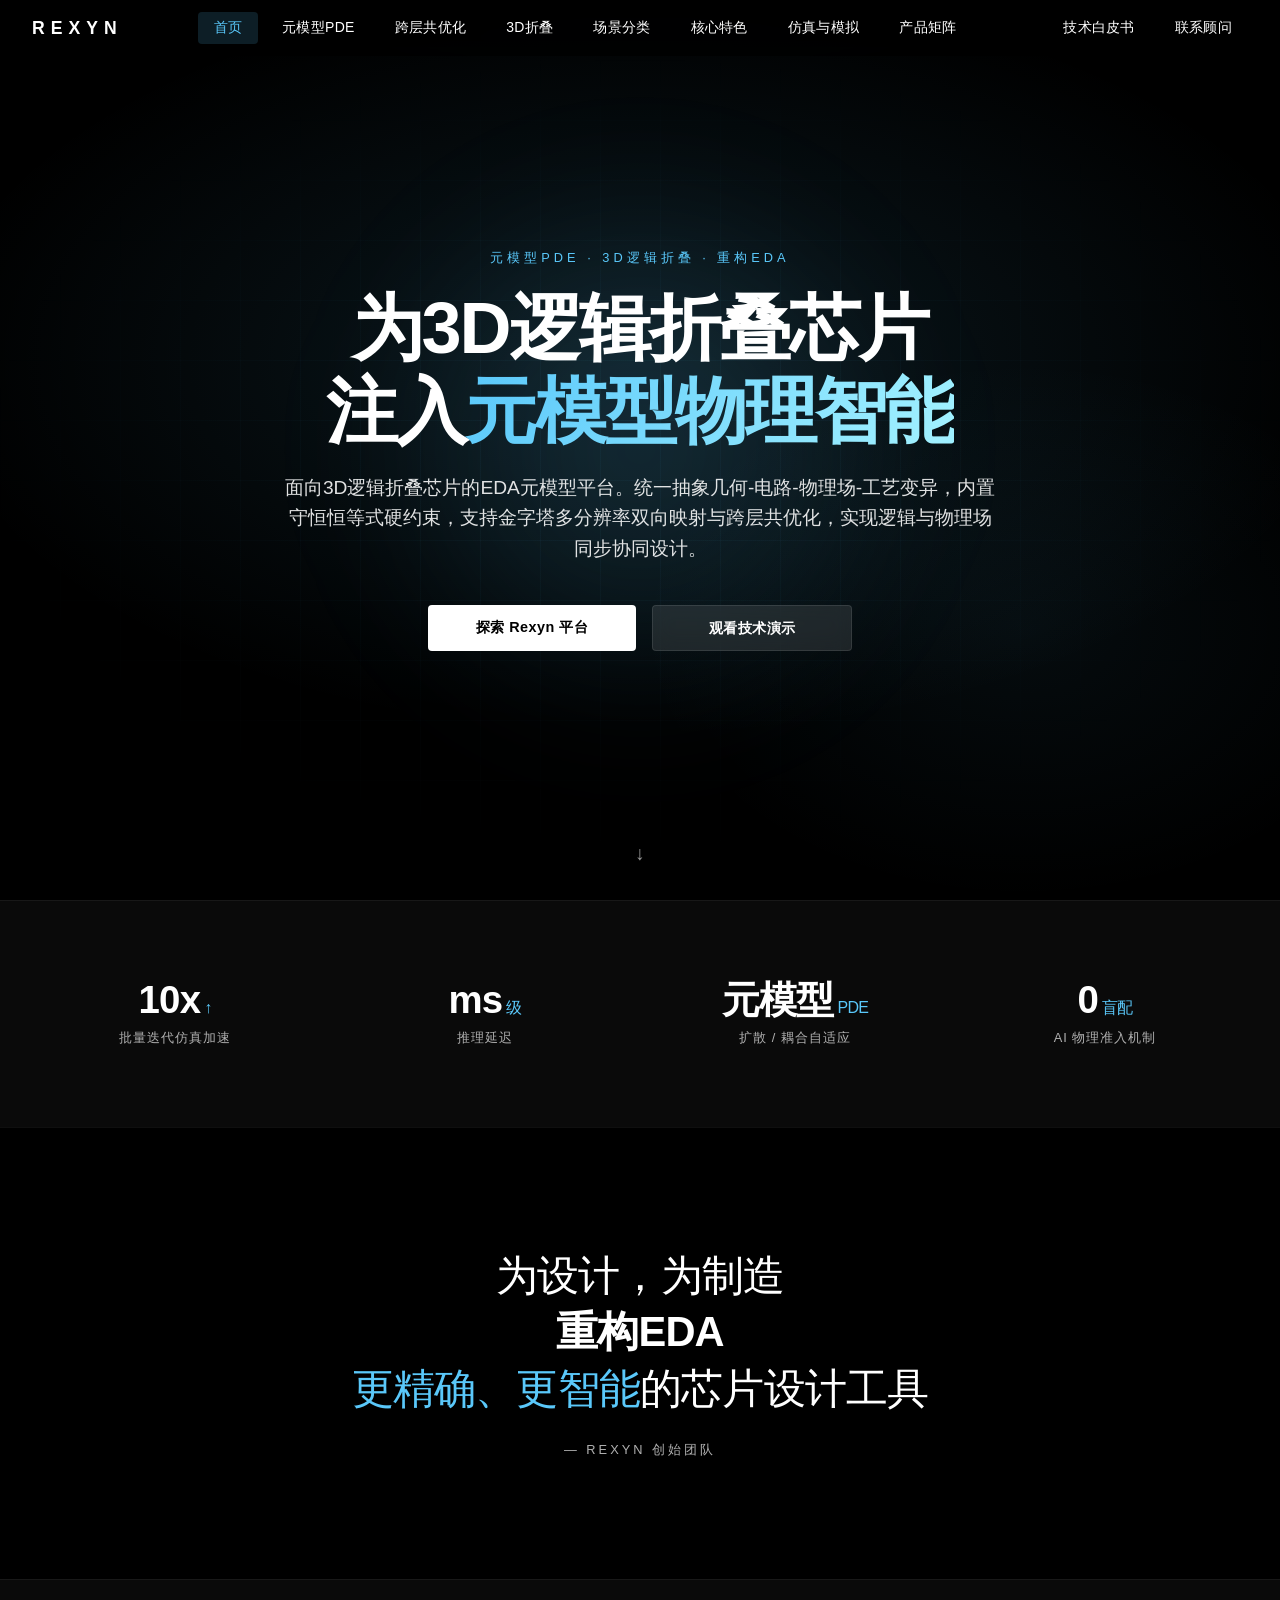
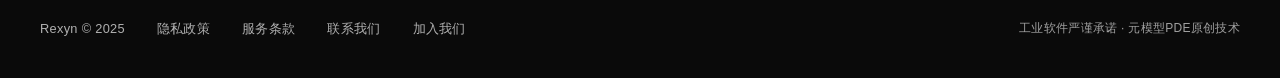
==== commit 0bc90dea: "Update hero label and description in index.html" ====
--- a/index.html
+++ b/index.html
@@ -33,13 +33,13 @@
         <div class="hero-grid"></div>
         <div class="hero-glow"></div>
         <div class="hero-content">
-            <div class="hero-label">元模型PDE · 韬定律3D折叠 · 重构EDA</div>
+            <div class="hero-label">元模型PDE · 3D逻辑折叠 · 重构EDA</div>
             <h1>
                 为3D逻辑折叠芯片<br>
                 注入<span class="accent">元模型物理智能</span>
             </h1>
             <p class="hero-desc">
-                行业首款面向韬定律3D折叠芯片的EDA元模型平台。统一抽象几何-电路-物理场-工艺变异，内置守恒恒等式硬约束，支持金字塔多分辨率双向映射与跨层共优化，实现逻辑与物理场同步协同设计。
+                面向3D逻辑折叠芯片的EDA元模型平台。统一抽象几何-电路-物理场-工艺变异，内置守恒恒等式硬约束，支持金字塔多分辨率双向映射与跨层共优化，实现逻辑与物理场同步协同设计。
             </p>
             <div class="hero-buttons">
                 <a href="pde.html" target="_blank" rel="noopener" class="btn-tesla-primary">探索 Rexyn 平台</a>
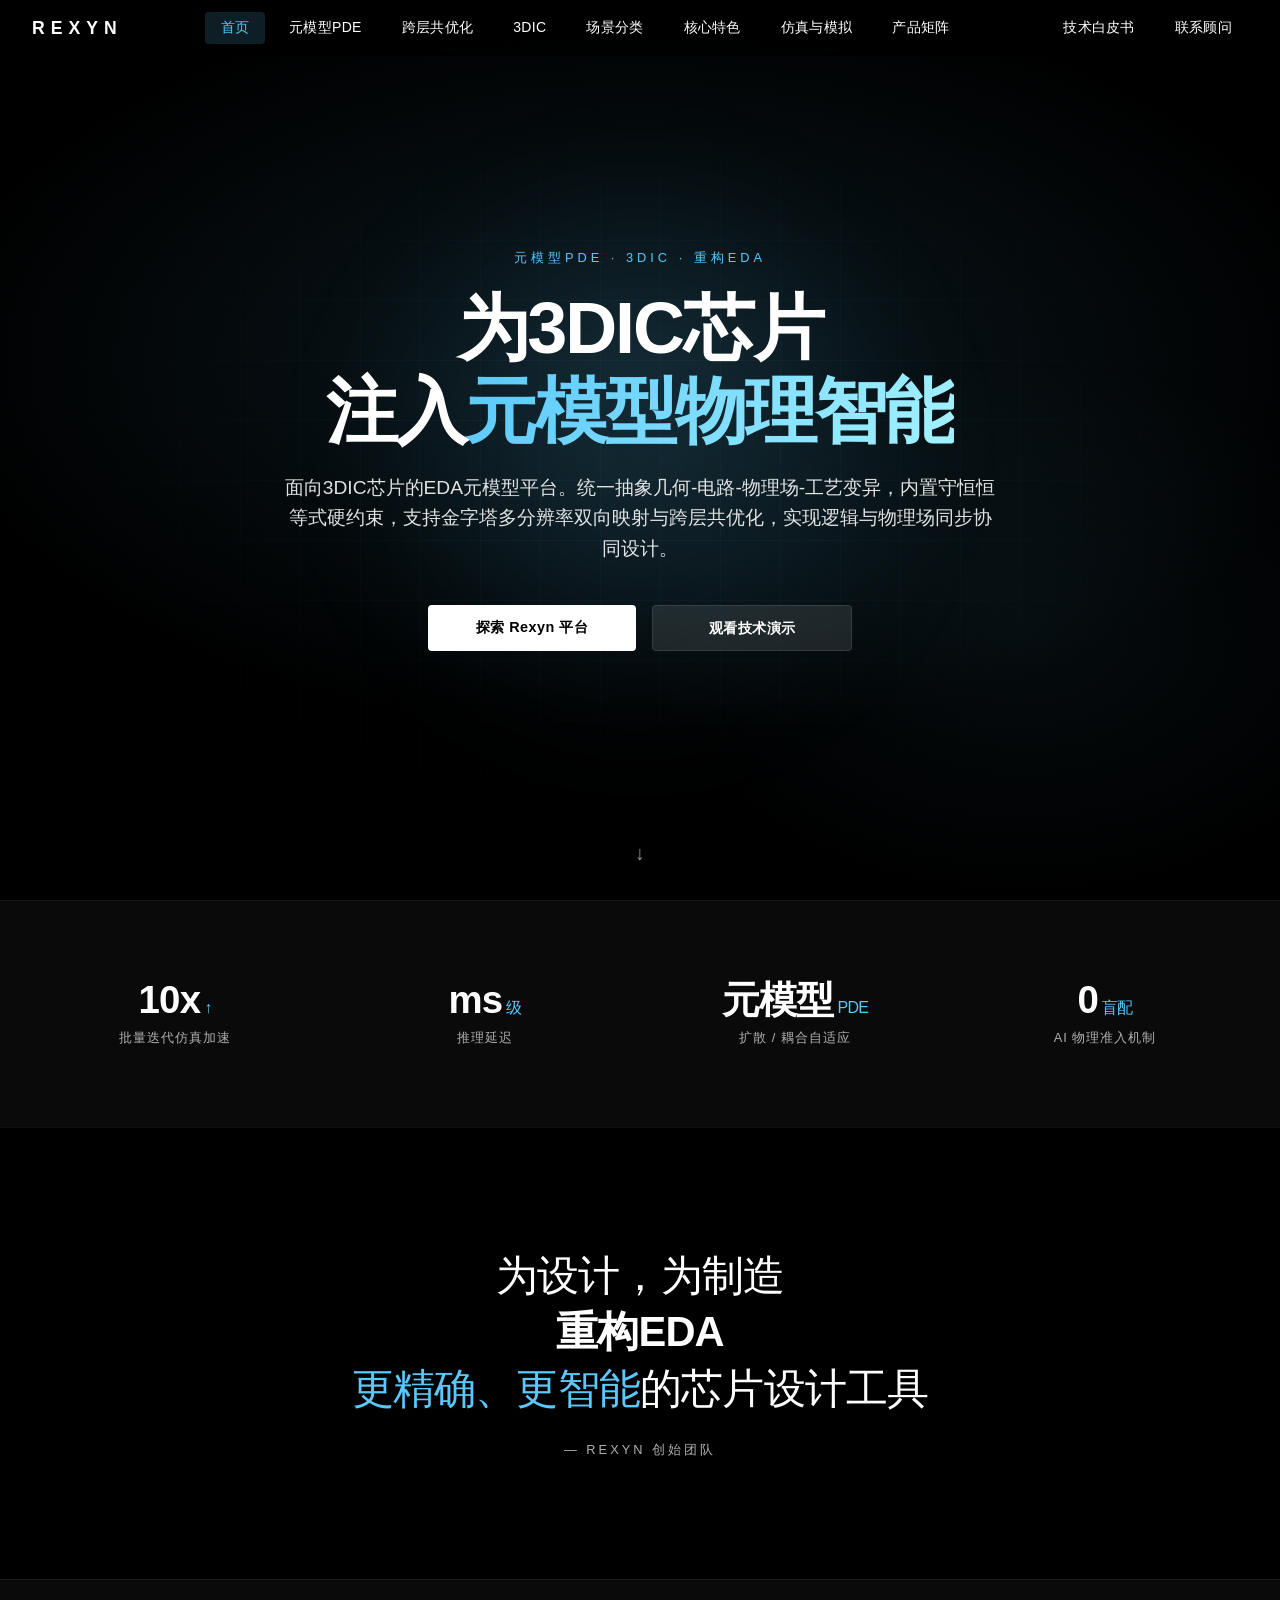
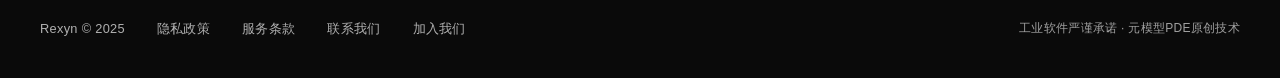
==== commit 860e316f: "Update index.html" ====
--- a/index.html
+++ b/index.html
@@ -15,7 +15,7 @@
                 <a href="index.html" target="_blank" rel="noopener" class="active">首页</a>
                 <a href="pde.html" target="_blank" rel="noopener">元模型PDE</a>
                 <a href="ai.html" target="_blank" rel="noopener">跨层共优化</a>
-                <a href="manufacturing.html" target="_blank" rel="noopener">3D折叠</a>
+                <a href="manufacturing.html" target="_blank" rel="noopener">3DIC</a>
                 <a href="scenes.html" target="_blank" rel="noopener">场景分类</a>
                 <a href="features.html" target="_blank" rel="noopener">核心特色</a>
                 <a href="simulation.html" target="_blank" rel="noopener">仿真与模拟</a>
@@ -33,13 +33,13 @@
         <div class="hero-grid"></div>
         <div class="hero-glow"></div>
         <div class="hero-content">
-            <div class="hero-label">元模型PDE · 3D逻辑折叠 · 重构EDA</div>
+            <div class="hero-label">元模型PDE · 3DIC · 重构EDA</div>
             <h1>
-                为3D逻辑折叠芯片<br>
+                为3DIC芯片<br>
                 注入<span class="accent">元模型物理智能</span>
             </h1>
             <p class="hero-desc">
-                面向3D逻辑折叠芯片的EDA元模型平台。统一抽象几何-电路-物理场-工艺变异，内置守恒恒等式硬约束，支持金字塔多分辨率双向映射与跨层共优化，实现逻辑与物理场同步协同设计。
+                面向3DIC芯片的EDA元模型平台。统一抽象几何-电路-物理场-工艺变异，内置守恒恒等式硬约束，支持金字塔多分辨率双向映射与跨层共优化，实现逻辑与物理场同步协同设计。
             </p>
             <div class="hero-buttons">
                 <a href="pde.html" target="_blank" rel="noopener" class="btn-tesla-primary">探索 Rexyn 平台</a>
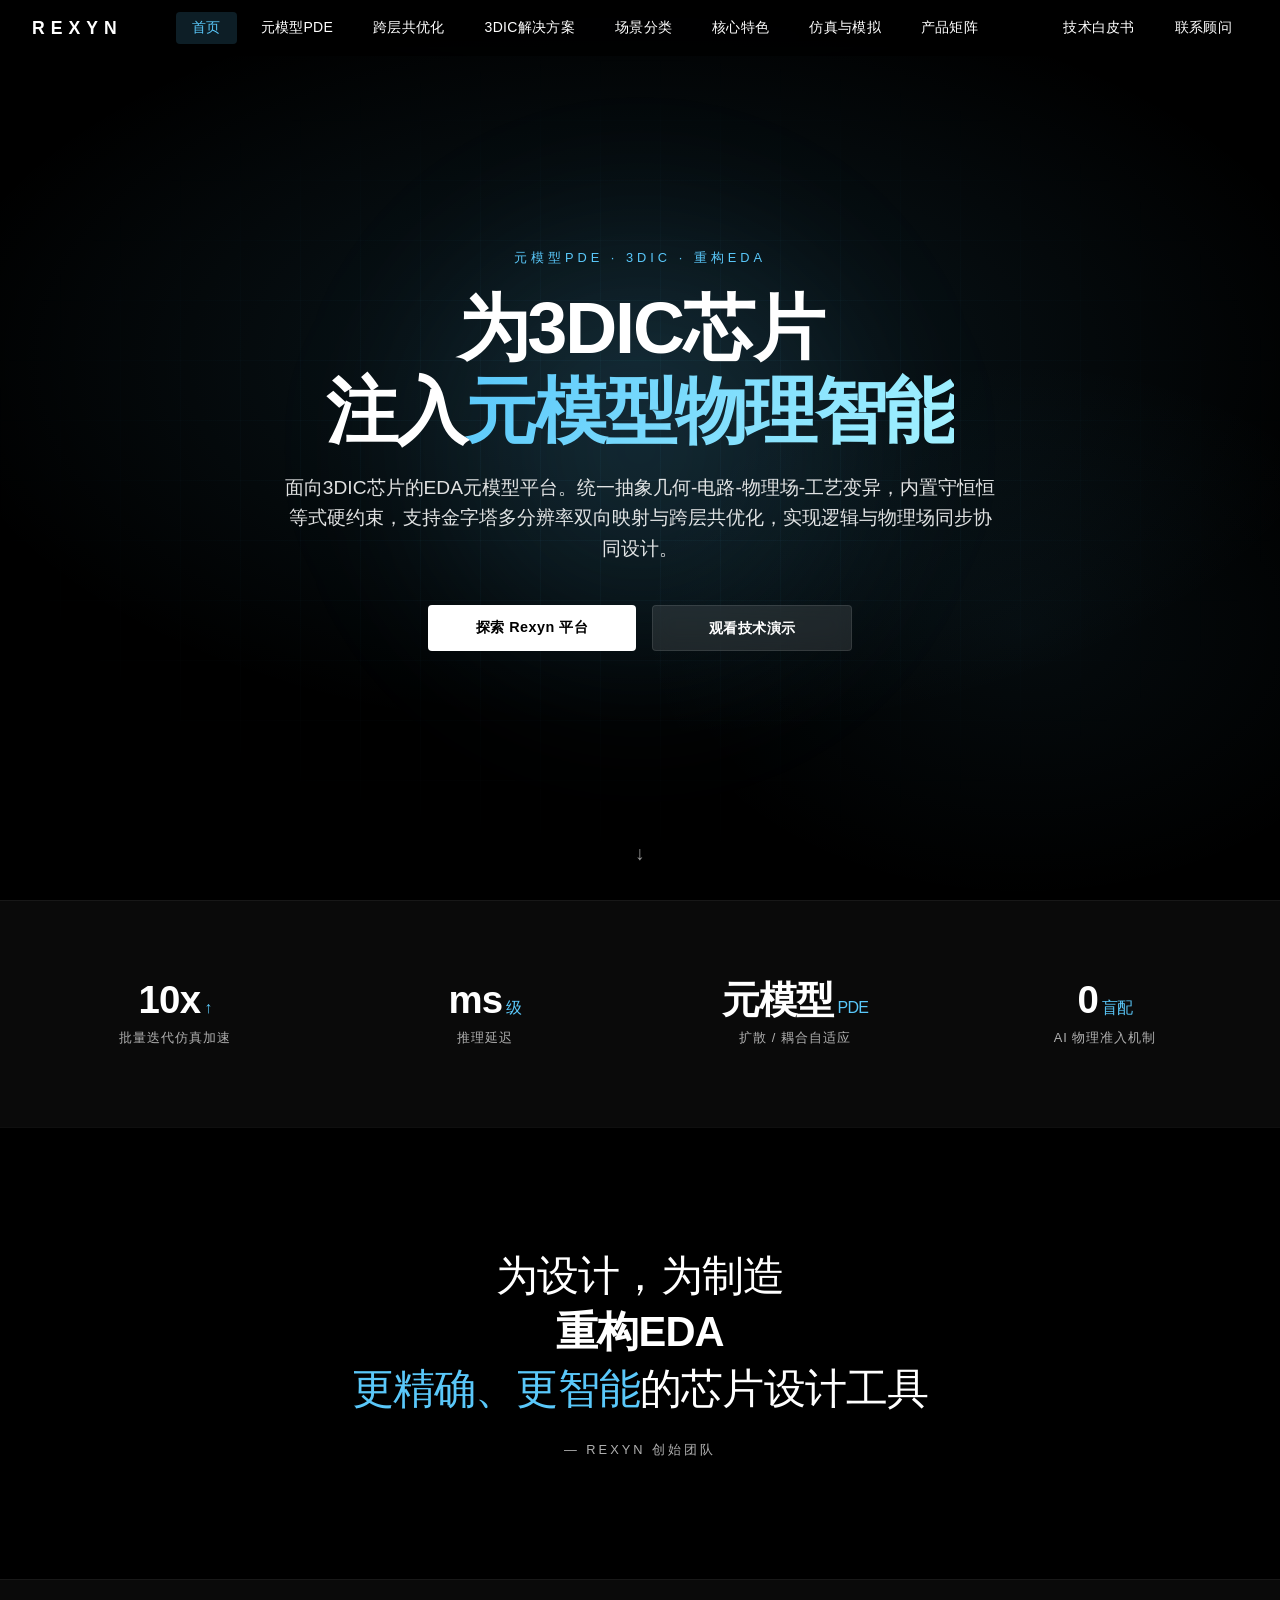
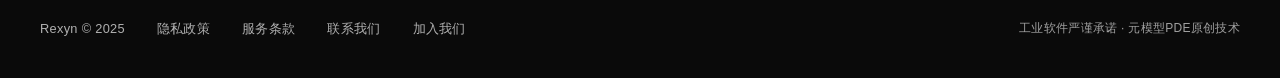
==== commit 8aceb339: "Update link text for 3DIC to include '解决方案'" ====
--- a/index.html
+++ b/index.html
@@ -15,7 +15,7 @@
                 <a href="index.html" target="_blank" rel="noopener" class="active">首页</a>
                 <a href="pde.html" target="_blank" rel="noopener">元模型PDE</a>
                 <a href="ai.html" target="_blank" rel="noopener">跨层共优化</a>
-                <a href="manufacturing.html" target="_blank" rel="noopener">3DIC</a>
+                <a href="manufacturing.html" target="_blank" rel="noopener">3DIC解决方案</a>
                 <a href="scenes.html" target="_blank" rel="noopener">场景分类</a>
                 <a href="features.html" target="_blank" rel="noopener">核心特色</a>
                 <a href="simulation.html" target="_blank" rel="noopener">仿真与模拟</a>
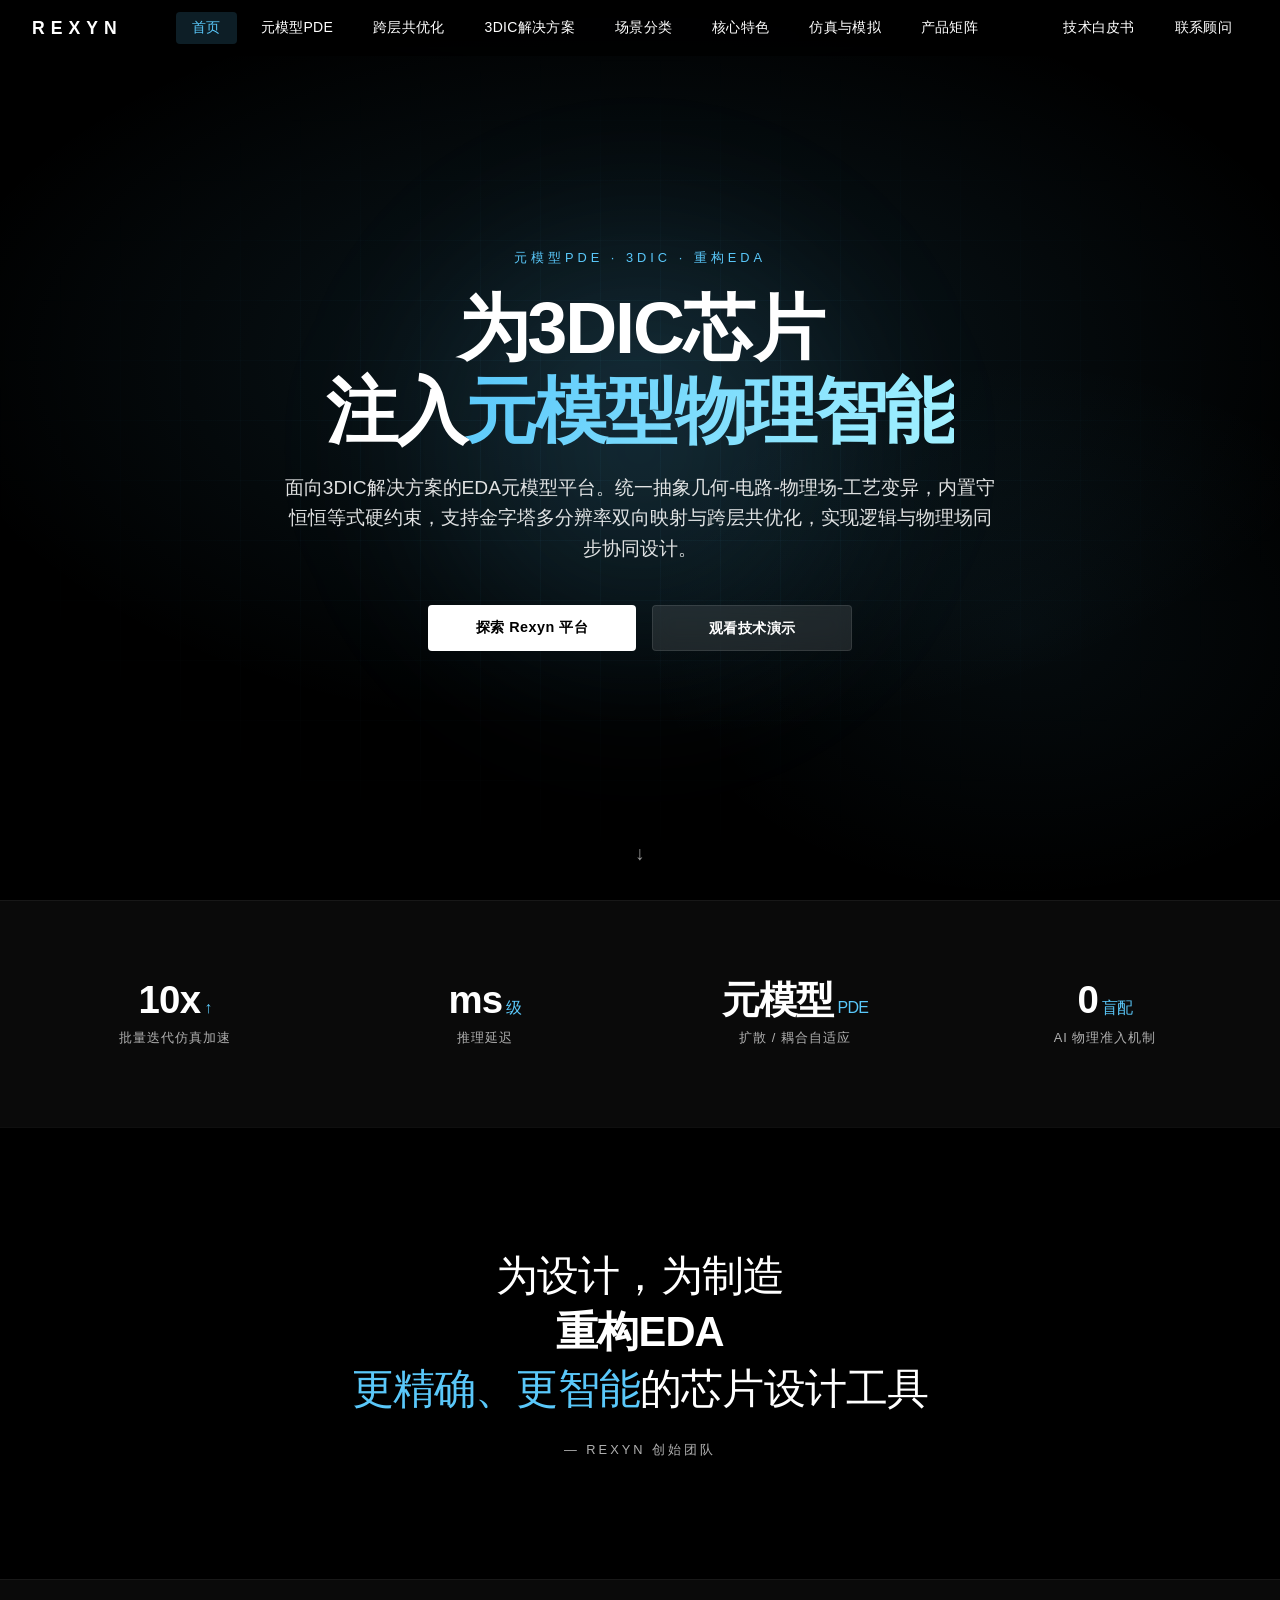
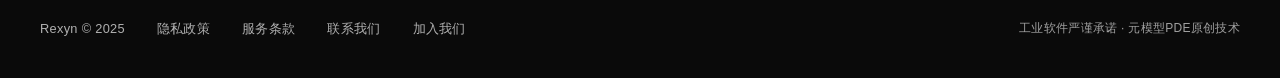
==== commit 7f04bbb6: "Update description for 3DIC EDA model platform" ====
--- a/index.html
+++ b/index.html
@@ -39,7 +39,7 @@
                 注入<span class="accent">元模型物理智能</span>
             </h1>
             <p class="hero-desc">
-                面向3DIC芯片的EDA元模型平台。统一抽象几何-电路-物理场-工艺变异，内置守恒恒等式硬约束，支持金字塔多分辨率双向映射与跨层共优化，实现逻辑与物理场同步协同设计。
+                面向3DIC解决方案的EDA元模型平台。统一抽象几何-电路-物理场-工艺变异，内置守恒恒等式硬约束，支持金字塔多分辨率双向映射与跨层共优化，实现逻辑与物理场同步协同设计。
             </p>
             <div class="hero-buttons">
                 <a href="pde.html" target="_blank" rel="noopener" class="btn-tesla-primary">探索 Rexyn 平台</a>
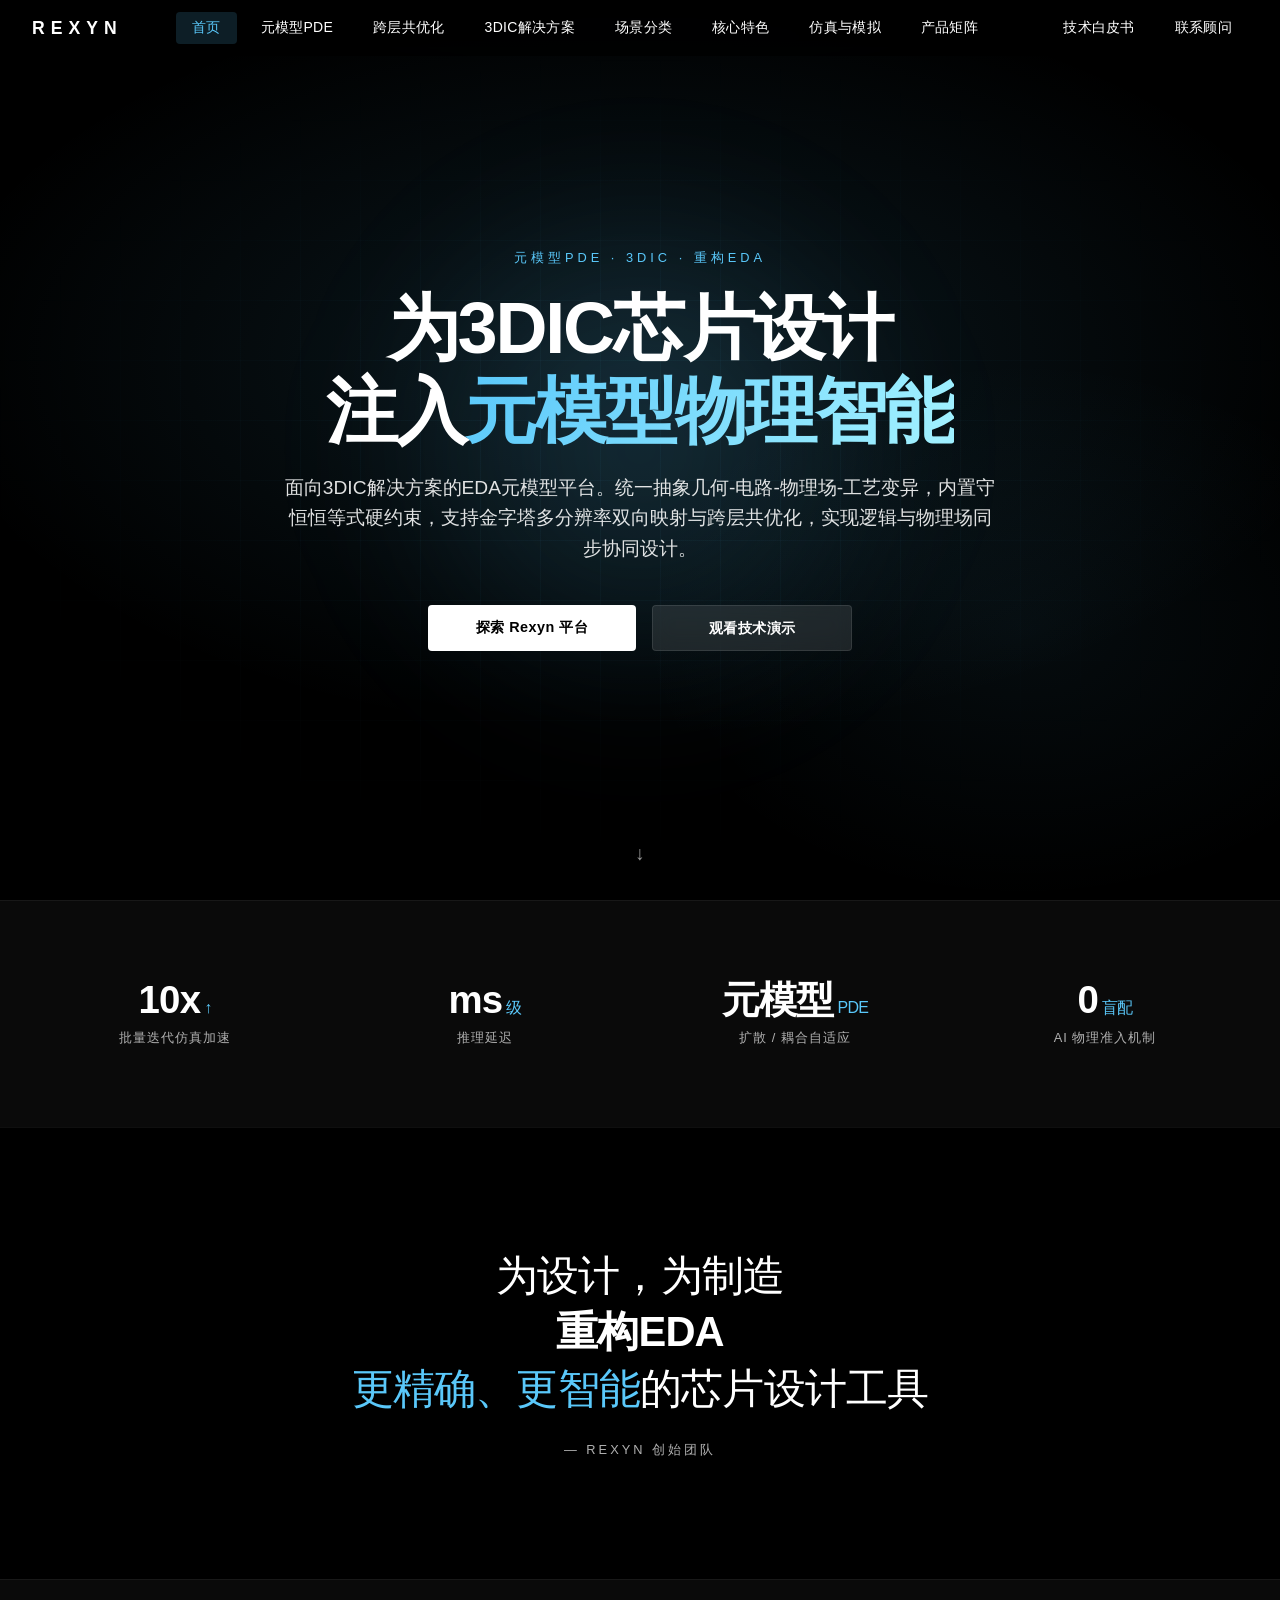
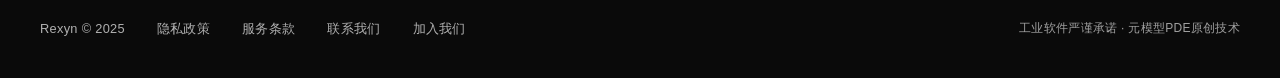
==== commit cee3f230: "Update index.html" ====
--- a/index.html
+++ b/index.html
@@ -35,7 +35,7 @@
         <div class="hero-content">
             <div class="hero-label">元模型PDE · 3DIC · 重构EDA</div>
             <h1>
-                为3DIC芯片<br>
+                为3DIC芯片设计<br>
                 注入<span class="accent">元模型物理智能</span>
             </h1>
             <p class="hero-desc">
